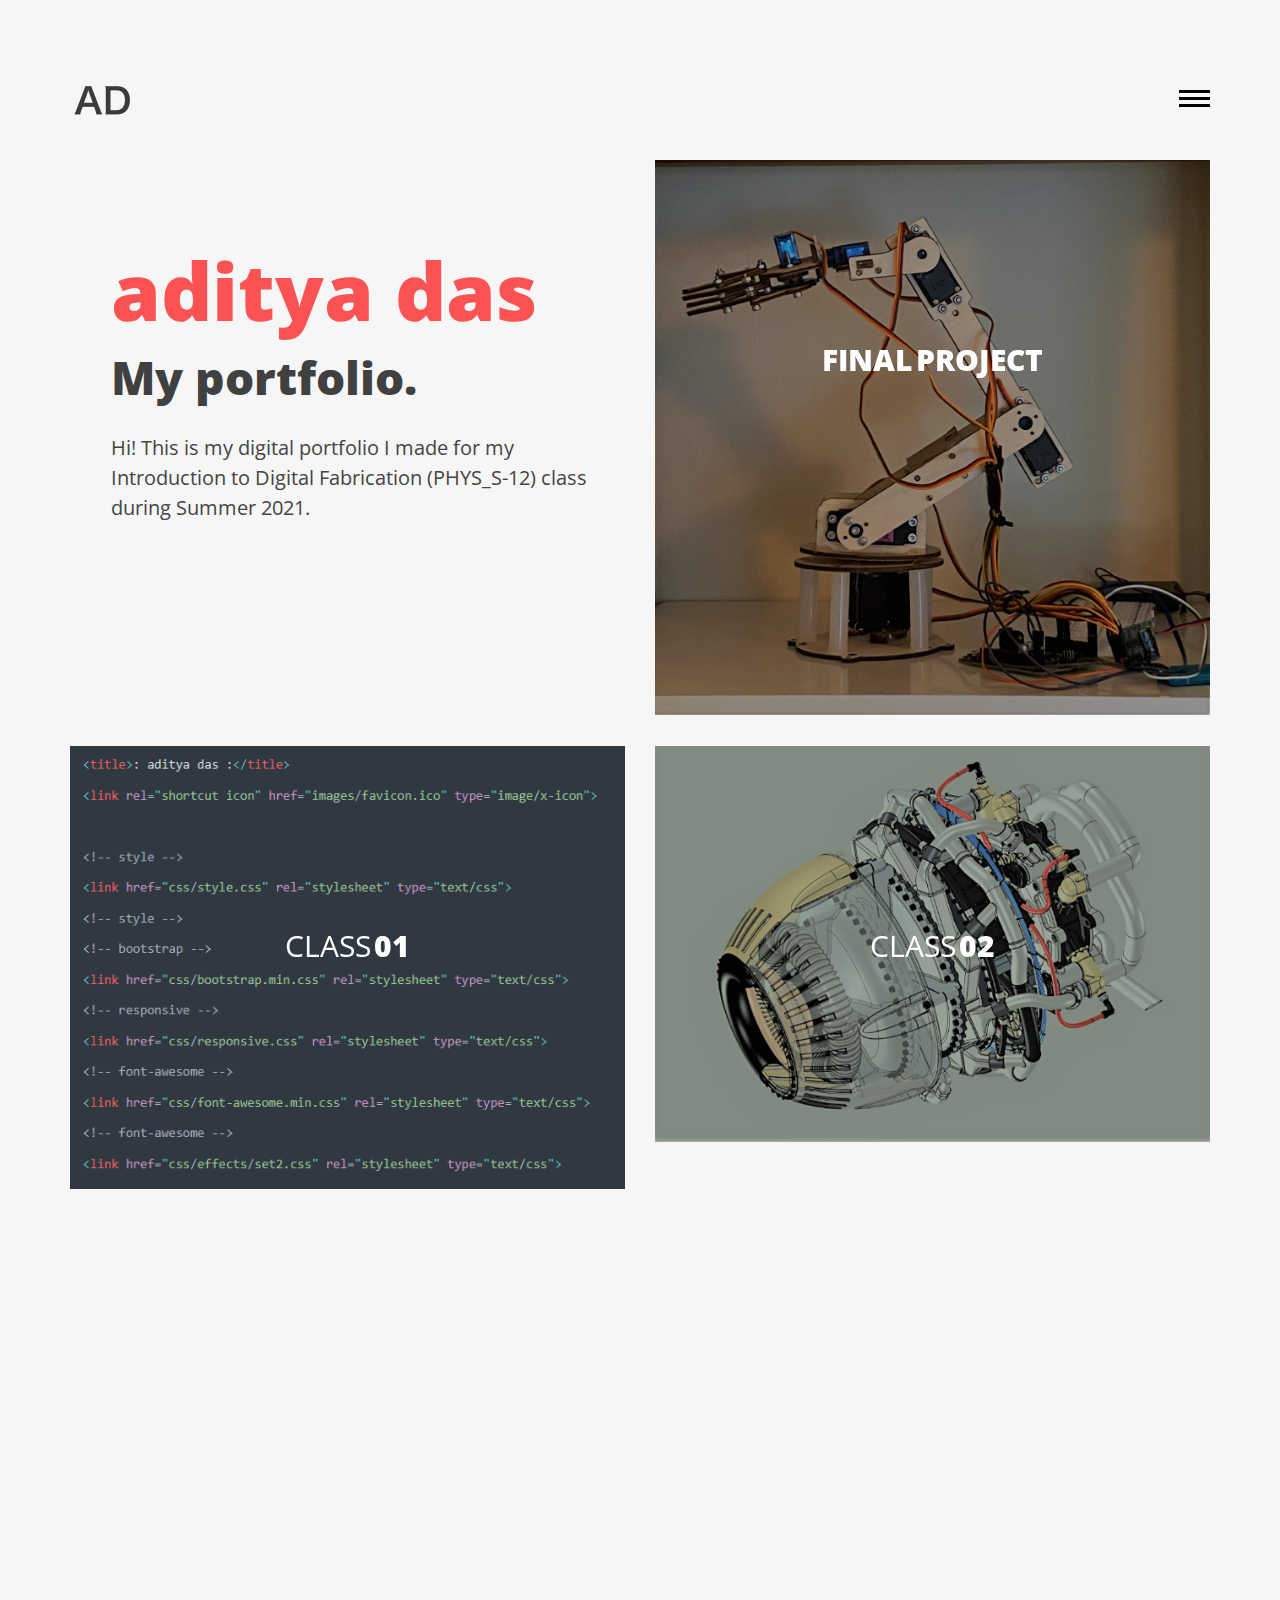
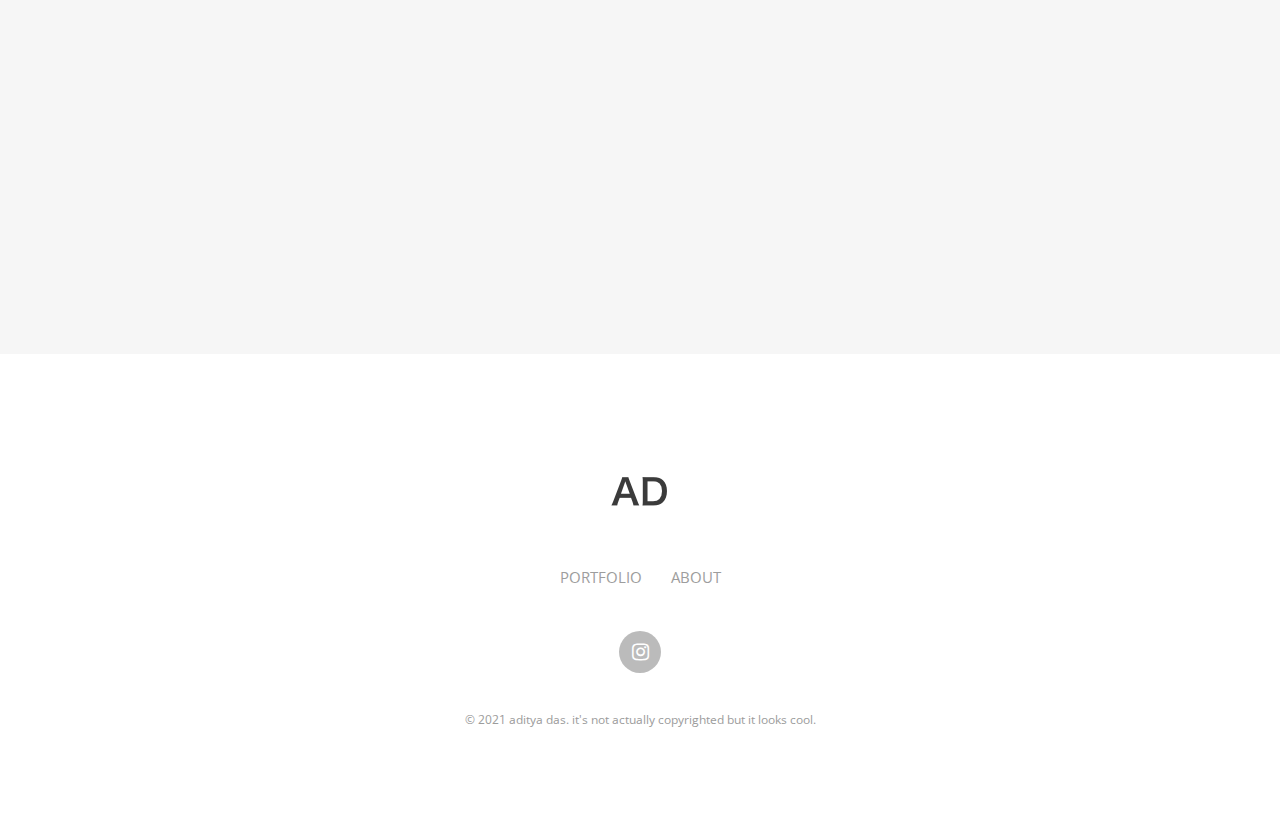
==== index.html @ e37d2129 "init" ====
<!DOCTYPE HTML>

 <html>

    <head>

    	<meta name="viewport" content="width=device-width, initial-scale=1, maximum-scale=1" />

        <meta charset="utf-8">

        <!-- Description, Keywords and Author -->

        <meta name="description" content="my summer 2021 portfolio">

        <meta name="author" content="aditya das">

        

        <title>: aditya das | portfolio :</title>

		<link rel="shortcut icon" href="images/favicon.ico" type="image/x-icon">



        <!-- style -->

        <link href="css/style.css" rel="stylesheet" type="text/css">

        <!-- style -->

        <!-- bootstrap -->

        <link href="css/bootstrap.min.css" rel="stylesheet" type="text/css">

        <!-- responsive -->

        <link href="css/responsive.css" rel="stylesheet" type="text/css">

        <!-- font-awesome -->

        <link href="css/font-awesome.min.css" rel="stylesheet" type="text/css">

        <!-- font-awesome -->

        <link href="css/effects/set2.css" rel="stylesheet" type="text/css">

        <link href="css/effects/normalize.css" rel="stylesheet" type="text/css">

        <link href="css/effects/component.css"  rel="stylesheet" type="text/css" >

	</head>



    <body>

    

    	<!-- header -->

        	<header role="header">

            	<div class="container">

                	<!-- logo -->

                    	<h1>

                        	<a href="index.html" title="aditya das"><img src="images/logo.png" title="aditya das" alt="aditya das"/></a>

                        </h1>

                    <!-- logo -->

                    <!-- nav -->

                    <nav role="header-nav" class="navy">

                        <ul>

                            <li class="nav-active"><a href="index.html" title="Work">Portfolio</a></li>

                            <li><a href="about.html" title="About">About</a></li>

                            <!-- <li><a href="blog.html" title="Blog">Blog</a></li> -->

                            <!-- <li><a href="contact.html" title="Contact">Contact</a></li> -->

                        </ul>

                    </nav>

                    <!-- nav -->

                </div>

            </header>

        <!-- header -->

        <!-- main -->

        <main role="main-home-wrapper" class="container">

        	

            <div class="row">

            

            	<section class="col-xs-12 col-sm-6 col-md-6 col-lg-6 ">

                	<article role="pge-title-content">

                    	<header>

                        	<h2><span>aditya das</span></h2>
                            <p></p>
                            <h2>My portfolio.</h2>

                        </header>

                        <p>Hi! This is my digital portfolio I made for my Introduction to Digital Fabrication (PHYS_S-12) class during Summer 2021.</p>

                    </article>

                </section>

                

                <section class="col-xs-12 col-sm-6 col-md-6 col-lg-6 grid">

                	<figure class="effect-oscar">

                    	<img src="images/home-images/final-image.jpg" alt="" class="img-responsive"/>

                        <figcaption>

                        	<h2><span>Final  Project</span></h2>

							<p>Documentation for my final project</p>

							<a href="final-project.html">View more</a>

                        </figcaption>

                    </figure>

                </section>

                

                <div class="clearfix"></div>

                

                <section class="col-xs-12 col-sm-6 col-md-6 col-lg-6 grid">

                	<ul class="grid-lod effect-2" id="grid">

                    	<li>

                        	<figure class="effect-oscar">

                            <img src="images/home-images/class-01.png" alt="class 1" class="img-responsive"/>

                            <figcaption>

                            	

                                    <h2>Class <span> 01</span></h2>

                                    <p>Introduction & Documentation</p>

                                    <a href="class-01.html">View more</a>

                                

                            </figcaption>

                        </figure>

                        </li>

                        

                        <li>

                        	<figure class="effect-oscar">

                            <img src="images/home-images/class-03.jpg" alt="class 3" class="img-responsive"/>

                            <figcaption>

                                <h2>Class <span> 03</span></h2>

                                <p>Electronics & Tools</p>

                                <a href="class-03.html">View more</a>

                            </figcaption>

                        </figure>

                        </li>

                        <li>

                        	<figure class="effect-oscar">

                            <img src="images/home-images/class-05.jpg" alt="class 5" class="img-responsive"/>

                             <figcaption>

                                <h2>Class <span> 05</span></h2>

                                    <p>programmable electronics</p>

                                <a href="class-05.html">View more</a>

                            </figcaption>

                        </figure>

                        </li>

                        <li>

                        	<figure class="effect-oscar">

                            <img src="images/home-images/class-07.jpg" alt="class 7" class="img-responsive"/>

                             <figcaption>

                                <h2>Class <span> 07</span></h2>

                                <p>Electronic Input Devices</p>

                                <a href="class-07.html">View more</a>

                            </figcaption>

                        </figure>

                        </li>

                        <li>

                        	<figure class="effect-oscar">

                            <img src="images/home-images/class-09.jpg" alt="class 9" class="img-responsive"/>

                             <figcaption>

                                <h2>Class <span> 09</span></h2>

                                    <p>Networking / IoT</p>

                                <a href="class-09.html">View more</a>

                            </figcaption>

                        </figure>

                        </li>

                        <li>

                        	<figure class="effect-oscar">

                            <img src="images/home-images/class-11.jpg" alt="class 11" class="img-responsive"/>

                             <figcaption>

                                <h2>Class <span> 11</span></h2>

                                <p>Computer Programming</p>

                                <a href="class-11.html">View more</a>

                            </figcaption>

                        </figure>

                        </li>

                    </ul>

                </section>

                

                <section class="col-xs-12 col-sm-6 col-md-6 col-lg-6 grid">

                	<ul class="grid-lod effect-2" id="grid">

                    	<li>

                        	<figure class="effect-oscar">

                            <img src="images/home-images/class-02.jpg" alt="class 2" class="img-responsive"/>

                             <figcaption>

                                <h2>Class <span> 02</span></h2>

                                <p>2D Design & Cutting</p>

                                <a href="class-02.html">View more</a>

                            </figcaption>

                        </figure>

                        </li>

                        <li>

                        	<figure class="effect-oscar">

                            <img src="images/home-images/class-04.jpg" alt="class 4" class="img-responsive"/>

                             <figcaption>

                                <h2>Class <span> 04</span></h2>

                                <p>rapid prototyping</p>

                                <a href="class-04.html">View more</a>

                            </figcaption>

                        </figure>

                        </li>

                        <li>

                        	<figure class="effect-oscar">

                            <img src="images/home-images/class-06.jpg" alt="class 6" class="img-responsive"/>

                             <figcaption>

                                <h2>Class <span> 06</span></h2>

                                <p>tbd this is just a placeholder</p>

                                <a href="class-06.html">View more</a>

                            </figcaption>

                        </figure>

                        </li>

                        <li>

                        	<figure class="effect-oscar">

                            <img src="images/home-images/class-08.jpg" alt="class 8" class="img-responsive"/>

                             <figcaption>

                                <h2>Class <span> 08</span></h2>

                                <p>Electronic Output Devices</p>

                                <a href="class-08.html">View more</a>

                            </figcaption>

                        </figure>

                        </li>

                        <li>

                        	<figure class="effect-oscar">

                            <img src="images/home-images/class-10.jpg" alt="class 10" class="img-responsive"/>

                             <figcaption>

                               <h2>Class <span> 10</span></h2>

                                <p>Machine Building</p>

                                <a href="class-10.html">View more</a>

                            </figcaption>

                        </figure>

                        </li>

                        <li>

                             <figure class="effect-oscar">

                                <img src="images/home-images/class-12.jpg" alt="class 112" class="img-responsive"/>

                                 <figcaption>

                                <h2>Class <span> 12</span></h2>

                                <p>Molding & Casting</p>

                                <a href="class-12.html">View more</a>

                            </figcaption>

                            </figure>

                        </li>

                    </ul>

                </section>

                <div class="clearfix"></div>

            </div>

        </main>

    	<!-- main -->

        <!-- footer -->

        <footer role="footer">

            <!-- logo -->

                <h1>

                    <a href="index.html" title="avana LLC"><img src="images/logo.png" title="avana LLC" alt="avana LLC"/></a>

                </h1>

            <!-- logo -->

            <!-- nav -->

            <nav role="footer-nav">

                <ul>

                    <li><a href="index.html" title="Portfolio">Portfolio</a></li>

                    <li><a href="about.html" title="About">About</a></li>

                    <!-- <li><a href="blog.html" title="Blog">Blog</a></li>

                    <li><a href="contact.html" title="Contact">Contact</a></li> -->

                </ul>

            </nav>

            <!-- nav -->

            <ul role="social-icons">

                <!-- <li><a href="#"><i class="fa fa-twitter" aria-hidden="true"></i></a></li>

                <li><a href="#"><i class="fa fa-facebook" aria-hidden="true"></i></a></li>

                <li><a href="#"><i class="fa fa-linkedin" aria-hidden="true"></i></a></li> -->

                <li><a href="https://www.instagram.com/dtyds_/"><i class="fa fa-instagram" aria-hidden="true"></i></a></li>

            </ul>

            <p class="copy-right">&copy; 2021 aditya das. it's not actually copyrighted but it looks cool.</p>

        </footer>

        <!-- footer -->

    

        <!-- jQuery (necessary for Bootstrap's JavaScript plugins) -->

        <script src="js/jquery.min.js" type="text/javascript"></script>

        <!-- custom -->

		<script src="js/nav.js" type="text/javascript"></script>

        <script src="js/custom.js" type="text/javascript"></script>

        <!-- Include all compiled plugins (below), or include individual files as needed -->

        <script src="js/bootstrap.min.js" type="text/javascript"></script>

        <script src="js/effects/masonry.pkgd.min.js"  type="text/javascript"></script>

		<script src="js/effects/imagesloaded.js"  type="text/javascript"></script>

		<script src="js/effects/classie.js"  type="text/javascript"></script>

		<script src="js/effects/AnimOnScroll.js"  type="text/javascript"></script>

        <script src="js/effects/modernizr.custom.js"></script>

        <!-- jquery.countdown -->

        <script src="js/html5shiv.js" type="text/javascript"></script>

    </body>

</html>
---- css/style.css ----
/*

	Theme Name: avana LLC

	Template URI: 

	Description: 

	Author:

	Author URI: 

	License: 

	License URI:

	Version: 1.0

	

	1. Body style

	2. Header

	3. Main

	4. Footer

	5. About

	

*/

@import url(https://fonts.googleapis.com/css?family=Open+Sans:400,300,300italic,400italic,600,600italic,700,700italic,800,800italic);

html {

	-ms-text-size-adjust: 100%;

	-webkit-text-size-adjust: 100%;

}

*, *:before, *:after {

	-webkit-box-sizing: border-box;

	-moz-box-sizing: border-box;

	box-sizing: border-box;

}

input, textarea {

	-webkit-appearance: none;

	-webkit-border-radius: 0;

}

button, html input[type="button"],/* 1 */ input[type="reset"], input[type="submit"] {

	-webkit-appearance: button;

	cursor: pointer;

 *overflow:visible;

}

body, img,.commentys-form input[type="text"],.commentys-form input[type="email"],.commentys-form input[type="url"],.commentys-form textarea {

	transition: all .2s linear;

	-o-transition: all .2s linear;

	-moz-transition: all .2s linear;

	-webkit-transition: all .2s linear;

}

html, body, div, span, object, h1, h2, h3, h4, h5, h6, p, blockquote, pre, abbr, address, cite, code, del, dfn, em, img, ins, kbd, q, samp, small, strong, sub, sup, var, b, i, dl, dt, dd, ol, ul, li, fieldset, form, label, legend, table, caption, tbody, tfoot, thead, tr, th, td, article, aside, canvas, details, figcaption, figure, footer, header, hgroup, menu, nav, section, summary, time, mark, audio, video, input, main {

	-webkit-box-sizing: border-box;

	-moz-box-sizing: border-box;

	box-sizing: border-box;

	margin: 0;

	padding: 0;

	vertical-align: baseline;

	border: 0;

	outline: 0;

}

.video-container { position: relative; padding-bottom: 56.25%; padding-top: 30px; height: 0; overflow: hidden; }

.video-container iframe, .video-container object, .video-container embed { position: absolute; top: 0; left: 0; width: 100%; height: 100%; }

article, aside, details, figcaption, figure, footer, header, hgroup, menu, nav, section, img, main {

	display: block

}

audio, canvas, video {

	display: inline-block;

 *display:inline;

 *zoom:1

}

blockquote:before, blockquote:after, q:before, q:after {

	content: '';

	content: none;

}

.clear {

	clear: both;

	line-height: 0;

	height: 0;

}

a {

	text-decoration: none;

	outline: none;

	color: #010101;

	transition-delay: 0s;

	transition-duration: 0.6s;

	transition-property: all;

	transition-timing-function: ease;

}

a:focus, img:focus, button:focus, .btn:focus {outline: none;}

::-moz-selection {background-color:#fb5353;color:#fff;text-shadow:none;}

::selection {background-color: #fb5353;color: #fff;text-shadow: none;}

@font-face {font-family: 'Open Sans', sans-serif;}

/*===== Header ===*/

header[role="header"]{ padding-top:80px; padding-bottom:39px}

header[role="header"] h1{ padding:0; margin:0}

header[role="header"] h1 > a{ max-width:66px; display:block; float:left}

header[role="header"] nav{ padding-top:10px;transition-delay: 0s;

transition-duration: 0.6s;transition-property: all;transition-timing-function: ease;}

header[role="header"] nav ul{ display:none; position: fixed; z-index:60; text-align:center; width:100%; height:100%; top:0; left:0; right:0; background-color:rgba(255,255,255,0.8); padding:0; margin:0; padding-top:199px;}

header[role="header"] nav ul > li{ font-weight:800; font-size:42px; display:block}

header[role="header"] nav ul > li > a{ display:block; line-height:72px; color:#404040}

header[role="header"] nav ul > li:hover a,header[role="header"] nav ul > li.nav-active a{ text-decoration:none; color:#fb5353}

header[role="header"] nav #menu-button {width: 31px;font-size: 0;float: right;height: 19px;position: relative; z-index:70;

-webkit-transform: rotate(0deg);-moz-transform: rotate(0deg);-o-transform: rotate(0deg);transform: rotate(0deg);-webkit-transition: .5s ease-in-out;-moz-transition: .5s ease-in-out;-o-transition: .5s ease-in-out;transition: .5s ease-in-out;cursor: pointer;}

header[role="header"] nav #menu-button span {display: block;position: absolute;z-index: 60;height: 3px;

width: 100%;background: #111111;opacity: 1;left: 0;

-webkit-transform: rotate(0deg);-moz-transform: rotate(0deg);-o-transform: rotate(0deg);

transform: rotate(0deg);-webkit-transition: .25s ease-in-out;-moz-transition: .25s ease-in-out;-o-transition: .25s ease-in-out;transition: .25s ease-in-out;}

header[role="header"] nav #menu-button span {background: #010101;}

header[role="header"] nav #menu-button span:nth-child(1) {top:0px;}

header[role="header"] nav #menu-button span:nth-child(2) {top:7px;}

header[role="header"] nav #menu-button span:nth-child(3) {top:14px;}

header[role="header"] nav #menu-button.open span:nth-child(1) {top: 10px;

-webkit-transform: rotate(135deg);-moz-transform: rotate(135deg);-o-transform: rotate(135deg);transform: rotate(135deg);}

header[role="header"] nav #menu-button.open span:nth-child(2) {opacity: 0;left: -60px;}

header[role="header"] nav #menu-button.open span:nth-child(3) {top: 10px;

-webkit-transform: rotate(-135deg);-moz-transform: rotate(-135deg);-o-transform: rotate(-135deg);transform: rotate(-135deg);}

/*===== main ===*/

main[role="main-home-wrapper"],main[role="main-inner-wrapper"] { padding-bottom:90px}

main[role="main-home-wrapper"] article[role="pge-title-content"],main[role="main-inner-wrapper"] article[role="pge-title-content"]{ padding-left:41px}

main[role="main-home-wrapper"] article[role="pge-title-content"] header,main[role="main-inner-wrapper"] article[role="pge-title-content"] header{ padding-bottom:19px; padding-top:83px}

main[role="main-home-wrapper"] article[role="pge-title-content"] header h2,main[role="main-inner-wrapper"] article[role="pge-title-content"] header h2{ font-size:46px; line-height:53px; color:#404040; font-weight:800}

main[role="main-home-wrapper"] article[role="pge-title-content"] header h2 span,main[role="main-inner-wrapper"] article[role="pge-title-content"] header h2 span{ display:block; font-size:80px; color:#fb5353; padding-bottom:15px}

main[role="main-home-wrapper"] article[role="pge-title-content"] p,main[role="main-inner-wrapper"] article[role="pge-title-content"] p{ font-size:20px; line-height:30px; color:#454545}

/*===== footer ===*/

footer[role="footer"]{ background-color:#FFF; padding-top:100px; padding-bottom:77px}

footer[role="footer"] > h1 a{ margin:0 auto; display:block; max-width:66px;}

footer[role="footer"] nav{ padding-top:37px; padding-bottom:43px}

footer[role="footer"] nav > ul{ text-align:center; padding:0; margin:0}

footer[role="footer"] nav > ul > li{ display: inline-block; text-transform:uppercase; font-size:15px; margin:0 13px}

footer[role="footer"] nav > ul > li > a{ color:#9d9d9d}

footer[role="footer"] nav > ul > li:hover a{ text-decoration:none; color:#fb5353}

footer[role="footer"] ul[role="social-icons"]{ padding:0; margin:0; text-align:center; padding-bottom:40px;}

footer[role="footer"] ul[role="social-icons"] > li{ display: inline-block; margin:0 6.5px}

footer[role="footer"] ul[role="social-icons"] > li > a{ display:block; width:42px; height:42px; background-color:#bbbbbb; color:#FFF; line-height:42px; font-size:20px; border-radius:100%; text-align:center}

footer[role="footer"] ul[role="social-icons"] > li:hover a{ background-color:#fb5353}

footer[role="footer"] .copy-right{ text-align:center; display:block; font-size:12px; line-height:13px; color:#9c9c9c}

/*===== About ===*/

main[role="main-inner-wrapper"] .about-content{ background-color:#404040; padding-top:57px; padding-left:70px; padding-right:67px; padding-bottom:58px}

main[role="main-inner-wrapper"] .about-content p{ font-size:17px; line-height:30px; color:#FFF; padding-bottom:20px}

main[role="main-inner-wrapper"] .thumbnails-pan{ padding-top:30px}

main[role="main-inner-wrapper"] .thumbnails-pan section figure{ background-color:#FFF; position:relative; overflow:hidden; cursor:pointer}

main[role="main-inner-wrapper"] .thumbnails-pan section figure,main[role="main-inner-wrapper"] .thumbnails-pan section figure, img,main[role="main-inner-wrapper"] .thumbnails-pan section figure figcaption,section.blog-content figure,section.blog-content figure img,section.blog-content  article{transition-delay: 0s;transition-duration: 0.6s;transition-property: all;transition-timing-function: ease;}

main[role="main-inner-wrapper"] .thumbnails-pan section figure figcaption{ position:absolute; bottom:-50%; left:0; right:0; background-color:#fb5353; margin:0 69px; text-align:center; color:#FFF; padding-top:16px; padding-bottom:27px}

main[role="main-inner-wrapper"] .thumbnails-pan section figure figcaption h3{ font-size:21px; line-height:22px; font-weight:300}

main[role="main-inner-wrapper"] .thumbnails-pan section figure figcaption h5{ text-transform:uppercase; font-size:12px; line-height:14px; font-weight:bold}

main[role="main-inner-wrapper"] .thumbnails-pan section figure:hover,section.blog-content:hover article{ background-color:#fb5353; color:#FFF}

main[role="main-inner-wrapper"] .thumbnails-pan section figure:hover img,section.blog-content:hover figure img{-webkit-transform: scale3d(1.08,1.08,2);transform: scale3d(1.08,1.08,2); opacity:0.5}

main[role="main-inner-wrapper"] .thumbnails-pan section figure:hover figcaption{ bottom:0;}

/*===== Blog ===*/

article[role="pge-title-content"].blog-header{ padding-bottom:218px}

section.blog-content{ margin-bottom:29px}

section.blog-content figure{ overflow:hidden; position:relative;background-color: rgba(255,255,255,0.4); cursor:pointer}

section.blog-content figure .post-date{ text-align:center; color:#FFF; font-weight:800; font-size:14px; line-height:18px; text-transform:uppercase; display:block; background-color:#fb5353; width:130px; height:130px; position:absolute; left:0; top:0; padding-top:41px; z-index:50}

section.blog-content figure .post-date span{ font-size:50px; line-height:35px; display:block}

section.blog-content  article{ font-size:21px; line-height:30px; color:#FFF;  font-weight:800; color:#343434; padding-left:42px; padding-top:33px; padding-bottom:31px;}

section.blog-content:hover figure img{ opacity:0.5}

/*===== Contact ===*/

article[role="pge-title-content"].contact-header{ padding-bottom:218px}

article[role="pge-title-content"].contact-header p a{ color:#343434; padding-right:34px}

article[role="pge-title-content"].contact-header p a:hover{color:#fb5353; text-decoration:none}

.demo-wrapper {width: 100%;margin: 0 auto;height:499px;}

#surabaya {width: 100%;height: 100%;}

.error_message{ color:#e84d49}

#success_page h3,#success_page p{color:#60ca6f }

.contat-from-wrapper{ padding:0 69px; margin-top:108px}

.contat-from-wrapper input[type="text"],.contat-from-wrapper input[type="email"],.contat-from-wrapper textarea{ width:100%; display:block; outline:none; border-bottom:1px solid #bbbbbb; background-color:inherit; color:#404040; font-size:21px; line-height:23px; padding-bottom:24px}

.contat-from-wrapper input[type="text"]:focus,.contat-from-wrapper input[type="email"]:focus,.contat-from-wrapper textarea:focus{ border-bottom-color:#9f9e9e}

.contat-from-wrapper form ::-webkit-input-placeholder { color:#404040; }

.contat-from-wrapper form ::-moz-placeholder { color:#404040; } /* firefox 19+ */

.contat-from-wrapper form :-ms-input-placeholder { color:#404040; } /* ie */

.contat-from-wrapper form input:-moz-placeholder { color:#404040; }

.contat-from-wrapper textarea{ border-bottom:1px solid #bbbbbb; border-left:none; border-right:none; border-top:none; height:77px; margin-top:56px}

.contat-from-wrapper input[type="submit"]{ display:block; border:none; outline:none; width:200px; line-height:60px; text-transform:uppercase; font-size:21px; color:#FFF; font-weight:800; letter-spacing:2px; background-color:#e84d49; margin:41px auto; margin-bottom:0}

.contat-from-wrapper input[type="submit"]:hover{background-color:#f8524e}

/*== Work Details ==*/

.work-details,.blog-details{ padding:0 69px; margin-top:73px}

.work-details header h2{ color:#343434; font-size:36px; font-weight:800}

.work-details header h2 span{ display:inline-block; color:#fb5353; font-size:18px;font-weight:800;padding-top:3px}

.work-details header a{ display:inline-block; color:#fb5353; font-size:18px;font-weight:800;padding-top:3px}

.work-details header a i{ color:#0d0d0d; padding-left:10px}

.work-details header a:hover{ color:#0d0d0d; text-decoration:none}

.work-details header a:hover i{ color:#fb5353}

.work-details p{ font-size:16px; color:#666666; line-height:30px; margin-bottom:20px; font-weight:300}

.work-details p strong{ font-weight:800}

.work-images{ margin-top:46px}

.work-images li{ margin-bottom:50px}

/*== Blog Details ==*/

.bog-header { padding-bottom:62px}

.bog-header h3,.comments-pan h3,.commentys-form h4{ color:#404040;font-weight:800; padding-bottom:24px; display:block}

.bog-header h3 span{ color:#fb5353}

.bog-header h2{ font-size:36px; font-weight:normal}

.blog-details .enter-content{ margin-top:62px}

.blog-details .enter-content p{ font-size:16px; line-height:30px; font-weight:300; margin-bottom:23px}

.comments-pan{border-top:2px solid #dedede; padding-top:15px}

.comments-pan h3{border-bottom:2px solid #dedede; padding-bottom:34px; margin-bottom:52px}

.comments-reply,.reply-pan{ padding:0; margin:0; list-style:none}

.comments-reply li{ display:block; border-bottom:2px solid #dedede; overflow:hidden; padding-bottom:51px; margin-bottom:39px}

.comments-reply li figure{ float:left; width:70px; background-color:#000}

.comments-reply li section{ float:left; padding-left:30px; font-size:16px; line-height:30px; font-weight:300; color:#343434;width: 92%;}

.comments-reply li section .date-pan{ font-size:14px; line-height:18px; padding-bottom:25px}

.comments-reply li section h4{font-weight:800; color:#404040; font-size:21px; margin-bottom:6px; margin-top:0}

.comments-reply li section h4 a{ font-size:16px; color:#fb5353;font-weight:400; display:inline-block; padding-left:20px}

.reply-pan{ clear:both; display:block; margin-left:100px;padding-top:39px }

.reply-pan li{ border-bottom:none;border-top:2px solid #dedede; padding-bottom:0; margin-bottom:0;padding-top:38px;}

.commentys-form h4{ font-size:24px}

.commentys-form form{ margin-top:30px}

.commentys-form input[type="text"],.commentys-form input[type="email"],.commentys-form input[type="url"],.commentys-form textarea{ font-size:21px; line-height:22px; color:#404040; padding-bottom:26px; border-bottom:2px solid #bbbbbb; width:100%; display:block; border-left:none; border-right:none; border-top:none; background-color:transparent; outline:none}

.commentys-form textarea{ margin-top:57px}

.commentys-form input[type="text"]:focus,.commentys-form input[type="email"]:focus,.commentys-form input[type="url"]:focus,.commentys-form textarea:focus{ border-bottom-color:#000}

.commentys-form input[type="button"]{ padding:0 36px; text-transform:uppercase; display:inline-block; font-size:21px; line-height:60px; color:#FFF; font-weight: bold; text-align:center; border:none; outline:none; background-color:#fb5353; margin-top:50px}

.commentys-form input[type="button"]:hover{ background-color:#ff5c5c}
---- css/responsive.css ----
/* md */
@media (min-width: 992px) and (max-width: 1199px) {
	.comments-reply li section{ width:88%}
}
/* sm */
@media (min-width: 768px) and (max-width: 991px) {
	header[role="header"]{ padding:8% 0;}
	header[role="header"] nav ul{ padding-top:10%}
	main[role="main-home-wrapper"] article[role="pge-title-content"],main[role="main-inner-wrapper"] article[role="pge-title-content"]{ padding-left:0}
	main[role="main-home-wrapper"] article[role="pge-title-content"] header,main[role="main-inner-wrapper"] article[role="pge-title-content"] header{ padding-top:0}
	main[role="main-home-wrapper"] article[role="pge-title-content"] header h2,main[role="main-inner-wrapper"] article[role="pge-title-content"] header h2{ font-size:34px}
	main[role="main-home-wrapper"] article p br{ display:none}
	footer[role="footer"]{ padding:30px 0}
	footer[role="footer"] nav{ padding:15px 0}
	main[role="main-inner-wrapper"] .about-content{ padding:5%}
	main[role="main-inner-wrapper"] .thumbnails-pan section figure figcaption{ margin:0 10%}
	section.blog-content figure .post-date{ padding-top:20px; height:100px; width:100px}
	article.contact-header[role="pge-title-content"] p a{padding-right:10px}
	.contat-from-wrapper{ margin-top:10px; padding:0 15px}
	.grid-lod li{ width:100% !important; position:static !important; display:inline-block}
	.grid-lod li img{ width:100%}
	.work-details,.blog-details{ padding:0; margin-top:0}
	.comments-reply li section{ width:88%}
}
/* xs */
@media (max-width: 767px) {
	header[role="header"]{ padding:8% 0;}
	header[role="header"] nav ul{ padding-top:10%}
	header[role="header"] nav ul > li{ font-size:30px}
	header[role="header"] nav ul > li > a{ line-height:55px}
	main[role="main-home-wrapper"] article[role="pge-title-content"],main[role="main-inner-wrapper"] article[role="pge-title-content"]{ padding-left:0}
	main[role="main-home-wrapper"] article[role="pge-title-content"] header,main[role="main-inner-wrapper"] article[role="pge-title-content"] header{ padding-top:10px}
	main[role="main-home-wrapper"] article[role="pge-title-content"] header h2,main[role="main-inner-wrapper"] article[role="pge-title-content"] header h2{ font-size:47px}
	main[role="main-home-wrapper"] article[role="pge-title-content"] header h2 span, main[role="main-inner-wrapper"] article[role="pge-title-content"] header h2 span{ font-size:60px;}
	main[role="main-home-wrapper"] article{ padding-bottom:30px}
	main[role="main-home-wrapper"] article p br{ display:none}
	footer[role="footer"]{ padding:40px 0}
	footer[role="footer"] nav{ padding:15px 0}
	main[role="main-inner-wrapper"] .about-content{ padding:5%}
	main[role="main-inner-wrapper"] .thumbnails-pan section figure{ margin-bottom:20px}
	article[role="pge-title-content"].blog-header,article[role="pge-title-content"].contact-header{ padding-bottom:30px}
	section.blog-content figure .post-date{ padding-top:20px; height:100px; width:100px}
	section.blog-content article{ padding:2% 5%; font-size:18px; line-height:24px;font-family: 'proxima_nova_cn_rgregular';}
	article.contact-header[role="pge-title-content"] p a{ font-size:18px; padding-right:10px}
	.contat-from-wrapper{ margin-top:10px; padding:0 15px}
	.contat-from-wrapper input[type="text"], .contat-from-wrapper input[type="email"]{ margin-bottom:20px}
	.contat-from-wrapper textarea{ margin-top:0}
	.work-details,.blog-details{ padding:0; margin-top:0}
	.work-images{ margin-top:0}
	.work-images li{ margin-bottom:0; width:100%}
	.work-images li figcaption h2{ font-size:18px;}
	.grid-lod li{ width:100% !important; position:static !important}
	.bog-header h3, .comments-pan h3, .commentys-form h4{ padding-bottom:0}
	.bog-header h2{ font-size:18px; line-height:26px}
	.bog-header{ padding-bottom:20px}
	.blog-details .enter-content{ margin-top:10px}
	.blog-details .enter-content p,.comments-reply li section{ font-size:14px; line-height:26px}
	.comments-pan h3{ padding-bottom:20px; margin-top:0}
	.comments-reply li section{ float:none; width:auto; padding-left:0}
	.comments-reply li figure{ margin-right:20px}
	.reply-pan{ margin-left:20px}
	.commentys-form input[type="text"], .commentys-form input[type="email"], .commentys-form input[type="url"], .commentys-form textarea{ margin-bottom:20px}
	.commentys-form textarea{ margin-top:0; margin-bottom:0}
	
}
---- css/effects/set2.css ----
.grid {

	position: relative;

	list-style: none; overflow:hidden; 

	text-align: center;

}



/* Common style */

.grid figure {

	position: relative;margin-bottom:31px;

	overflow: hidden;

	min-width: 100%;

	max-width: 100%;

	width:100%;

	height: 100%; min-height:100%;

	background: #3085a3;

	text-align: center;

	cursor: pointer;

}



.grid figure img {

	position: relative;

	display: block;

	min-height: 100%;

	max-width: 100%;

	opacity: 0.8;

}



.grid figure figcaption {

	padding:0;

	color: #fff;

	text-transform: uppercase;

	font-size: 1.25em;

	-webkit-backface-visibility: hidden;

	backface-visibility: hidden;

	line-height:100%;

}

.grid figure figcaption header a{}

.grid figure figcaption::before,

.grid figure figcaption::after {

	pointer-events: none;

}



.grid figure figcaption,

.grid figure figcaption > a {

	position: absolute;

	top: 0;

	left: 0;

	width: 100%;

	height: 100%;

}



/* Anchor will cover the whole item by default */

/* For some effects it will show as a button */

.grid figure figcaption > a {

	z-index: 1000;

	text-indent: 200%;

	white-space: nowrap;

	font-size: 0;

	opacity: 0;

}



.grid figure h2 {

	word-spacing: -0.15em;

	font-weight:400; color:#FFF;

}



.grid figure h2 span {

	font-weight: 800;

}



.grid figure h2,

.grid figure p {

	margin: 0;

}



.grid figure p {

	letter-spacing: 1px;

	font-size:16px; line-height:22px;

}





/* Individual effects */




/*---------------*/

/***** Oscar *****/

/*---------------*/



figure.effect-oscar {

	/*background: -webkit-linear-gradient(45deg, #22682a 0%, #9b4a1b 40%, #3a342a 100%);

	background: linear-gradient(45deg, #22682a 0%,#9b4a1b 40%,#3a342a 100%);*/

	background-color:#fb5353;

}



figure.effect-oscar img {

	opacity: 1;

	-webkit-transition: opacity 0.35s;

	transition: opacity 0.35s;

}



figure.effect-oscar figcaption {

	padding: 4em;

	background-color: rgba(58,52,42,0);

	-webkit-transition: background-color 0.35s;

	transition: background-color 0.35s;

}



figure.effect-oscar figcaption::before {

	position: absolute;

	top: 30px;

	right: 30px;

	bottom: 30px;

	left: 30px;

	border: 1px solid #fff;

	content: '';

}



figure.effect-oscar h2 {

font-weight:400;	margin: 20% 0 10px 0;

	-webkit-transition: -webkit-transform 0.35s;

	transition: transform 0.35s;

	-webkit-transform: translate3d(0,100%,0);

	transform: translate3d(0,100%,0);

}

figure.effect-oscar h2 span{

	font-weight:800

}

figure.effect-oscar figcaption::before,

figure.effect-oscar p {

	font-weight:400;

	opacity: 0;

	-webkit-transition: opacity 0.35s, -webkit-transform 0.35s;

	transition: opacity 0.35s, transform 0.35s;

	-webkit-transform: scale(0);

	transform: scale(0);

}



figure.effect-oscar:hover h2 {

	-webkit-transform: translate3d(0,0,0);

	transform: translate3d(0,0,0);

}



figure.effect-oscar:hover figcaption::before,

figure.effect-oscar:hover p {

	opacity: 1;

	-webkit-transform: scale(1);

	transform: scale(1);

}



figure.effect-oscar:hover figcaption {

	background-color: rgba(58,52,42,0);

}



figure.effect-oscar:hover img {

	opacity: 0.4;

}



@media screen and (max-width: 50em) {

	.content {

		padding: 0 10px;

		text-align: center;

	}

	.grid figure {

		display: inline-block;

		float: none;

		margin: 10px auto;

		width: 100%;

	}

}

@media (min-width: 768px) and (max-width: 991px) {

	figure.effect-oscar figcaption::before{ left:10px; right:10px; top:10px; bottom:10px;}

	figure.effect-oscar figcaption{ padding:0em}

	figure.effect-oscar h2{ font-size:20px;}

	figure.effect-oscar p{ font-size:13px;  padding:2%; display:block; width:90%; margin:0 auto;}

}



@media (max-width: 767px) {

	figure.effect-oscar figcaption::before{ left:10px; right:10px; top:10px; bottom:10px;}

	figure.effect-oscar figcaption{ padding:0em}

	figure.effect-oscar h2{ font-size:15px;}

	figure.effect-oscar p{ font-size:13px;  padding:2%; display:block; width:90%; margin:0 auto;}

}
---- css/effects/component.css ----
.grid-lod {
	/*max-width: 69em;
	list-style: none;
	margin: 30px auto;
	padding: 0;*/
}

.grid-lod li {
	display: block;
/*	float: left;
	padding: 7px;
	width: 33%;*/
	opacity: 0;
}

.grid-lod li.shown,
.no-js .grid-lod li,
.no-cssanimations .grid-lod li {
	opacity: 1;
}

.grid-lod li a,
.grid-lod li img {
	outline: none;
	border: none;
	display: block;
	max-width: 100%;
}

/* Effect 1: opacity */
.grid-lod.effect-1 li.animate {
	-webkit-animation: fadeIn 0.65s ease forwards;
	animation: fadeIn 0.65s ease forwards;
}

@-webkit-keyframes fadeIn {
	0% { }
	100% { opacity: 1; }
}

@keyframes fadeIn {
	0% { }
	100% { opacity: 1; }
}

/* Effect 2: Move Up */
.grid-lod.effect-2 li.animate {
	-webkit-transform: translateY(200px);
	transform: translateY(200px);
	-webkit-animation: moveUp 0.65s ease forwards;
	animation: moveUp 0.65s ease forwards;
}

@-webkit-keyframes moveUp {
	0% { }
	100% { -webkit-transform: translateY(0); opacity: 1; }
}

@keyframes moveUp {
	0% { }
	100% { -webkit-transform: translateY(0); transform: translateY(0); opacity: 1; }
}

/* Effect 3: Scale up */
.grid-lod.effect-3 li.animate {
	-webkit-transform: scale(0.6);
	transform: scale(0.6);
	-webkit-animation: scaleUp 0.65s ease-in-out forwards;
	animation: scaleUp 0.65s ease-in-out forwards;
}

@-webkit-keyframes scaleUp {
	0% { }
	100% { -webkit-transform: scale(1); opacity: 1; }
}

@keyframes scaleUp {
	0% { }
	100% { -webkit-transform: scale(1); transform: scale(1); opacity: 1; }
}

/* Effect 4: fall perspective */
.grid-lod.effect-4 {
	-webkit-perspective: 1300px;
	perspective: 1300px;
}

.grid-lod.effect-4 li.animate {
	-webkit-transform-style: preserve-3d;
	transform-style: preserve-3d;
	-webkit-transform: translateZ(400px) translateY(300px) rotateX(-90deg);
	transform: translateZ(400px) translateY(300px) rotateX(-90deg);
	-webkit-animation: fallPerspective .8s ease-in-out forwards;
	animation: fallPerspective .8s ease-in-out forwards;
}

@-webkit-keyframes fallPerspective {
	0% { }
	100% { -webkit-transform: translateZ(0px) translateY(0px) rotateX(0deg); opacity: 1; }
}

@keyframes fallPerspective {
	0% { }
	100% { -webkit-transform: translateZ(0px) translateY(0px) rotateX(0deg); transform: translateZ(0px) translateY(0px) rotateX(0deg); opacity: 1; }
}

/* Effect 5: fly (based on http://lab.hakim.se/scroll-effects/ by @hakimel) */
.grid-lod.effect-5 {
	-webkit-perspective: 1300px;
	perspective: 1300px;
}

.grid-lod.effect-5 li.animate {
	-webkit-transform-style: preserve-3d;
	transform-style: preserve-3d;
	-webkit-transform-origin: 50% 50% -300px;
	transform-origin: 50% 50% -300px;
	-webkit-transform: rotateX(-180deg);
	transform: rotateX(-180deg);
	-webkit-animation: fly .8s ease-in-out forwards;
	animation: fly .8s ease-in-out forwards;
}

@-webkit-keyframes fly {
	0% { }
	100% { -webkit-transform: rotateX(0deg); opacity: 1; }
}

@keyframes fly {
	0% { }
	100% { -webkit-transform: rotateX(0deg); transform: rotateX(0deg); opacity: 1; }
}

/* Effect 6: flip (based on http://lab.hakim.se/scroll-effects/ by @hakimel) */
.grid-lod.effect-6 {
	-webkit-perspective: 1300px;
	perspective: 1300px;
}

.grid-lod.effect-6 li.animate {
	-webkit-transform-style: preserve-3d;
	transform-style: preserve-3d;
	-webkit-transform-origin: 0% 0%;
	transform-origin: 0% 0%;
	-webkit-transform: rotateX(-80deg);
	transform: rotateX(-80deg);
	-webkit-animation: flip .8s ease-in-out forwards;
	animation: flip .8s ease-in-out forwards;
}

@-webkit-keyframes flip {
	0% { }
	100% { -webkit-transform: rotateX(0deg); opacity: 1; }
}

@keyframes flip {
	0% { }
	100% { -webkit-transform: rotateX(0deg); transform: rotateX(0deg); opacity: 1; }
}

/* Effect 7: helix (based on http://lab.hakim.se/scroll-effects/ by @hakimel) */
.grid-lod.effect-7 {
	-webkit-perspective: 1300px;
	perspective: 1300px;
}

.grid-lod.effect-7 li.animate {
	-webkit-transform-style: preserve-3d;
	transform-style: preserve-3d;
	-webkit-transform: rotateY(-180deg);
	transform: rotateY(-180deg);
	-webkit-animation: helix .8s ease-in-out forwards;
	animation: helix .8s ease-in-out forwards;
}

@-webkit-keyframes helix {
	0% { }
	100% { -webkit-transform: rotateY(0deg); opacity: 1; }
}

@keyframes helix {
	0% { }
	100% { -webkit-transform: rotateY(0deg); transform: rotateY(0deg); opacity: 1; }
}

/* Effect 8:  */
.grid-lod.effect-8 {
	-webkit-perspective: 1300px;
	perspective: 1300px;
}

.grid-lod.effect-8 li.animate {
	-webkit-transform-style: preserve-3d;
	transform-style: preserve-3d;
	-webkit-transform: scale(0.4);
	transform: scale(0.4);
	-webkit-animation: popUp .8s ease-in forwards;
	animation: popUp .8s ease-in forwards;
}

@-webkit-keyframes popUp {
	0% { }
	70% { -webkit-transform: scale(1.1); opacity: .8; -webkit-animation-timing-function: ease-out; }
	100% { -webkit-transform: scale(1); opacity: 1; }
}

@keyframes popUp {
	0% { }
	70% { -webkit-transform: scale(1.1); transform: scale(1.1); opacity: .8; -webkit-animation-timing-function: ease-out; animation-timing-function: ease-out; }
	100% { -webkit-transform: scale(1); transform: scale(1); opacity: 1; }
}

@media screen and (max-width: 900px) {
	.grid-lod li {
		width: 50%;
	}
}

@media screen and (max-width: 400px) {
	.grid-lod li {
		width: 100%;
	}
}
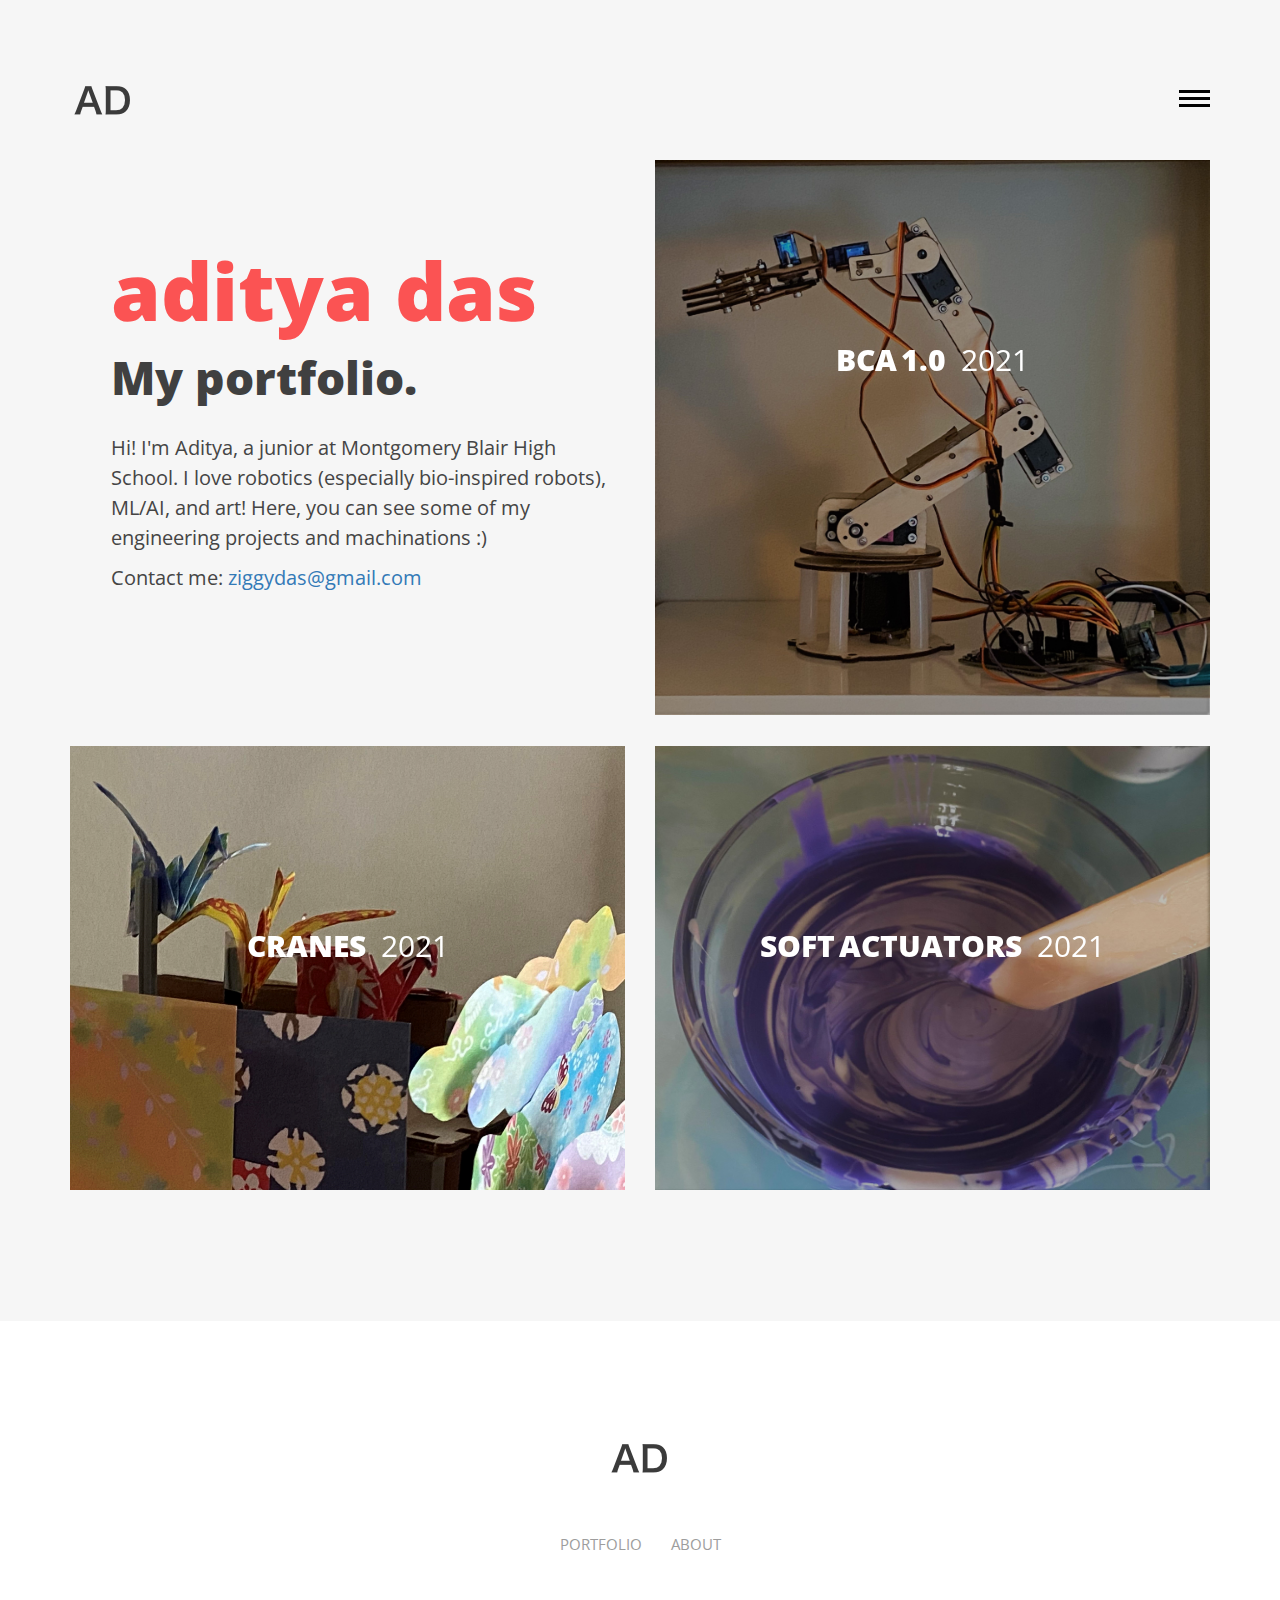
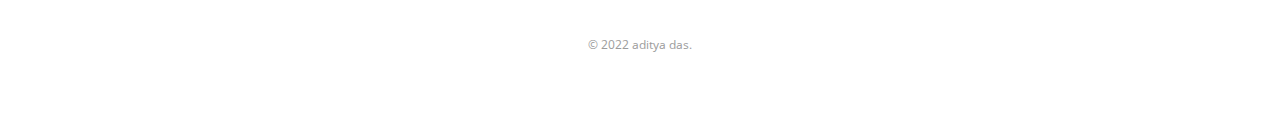
==== commit b641f41d: "v1" ====
--- a/index.html
+++ b/index.html
@@ -10,7 +10,7 @@
 
         <!-- Description, Keywords and Author -->
 
-        <meta name="description" content="my summer 2021 portfolio">
+        <meta name="description" content="my portfolio">
 
         <meta name="author" content="aditya das">
 
@@ -102,11 +102,7 @@
 
         <main role="main-home-wrapper" class="container">
 
-        	
-
             <div class="row">
-
-            
 
             	<section class="col-xs-12 col-sm-6 col-md-6 col-lg-6 ">
 
@@ -120,7 +116,9 @@
 
                         </header>
 
-                        <p>Hi! This is my digital portfolio I made for my Introduction to Digital Fabrication (PHYS_S-12) class during Summer 2021.</p>
+                        <p>Hi! I'm Aditya, a junior at Montgomery Blair High School. I love robotics (especially bio-inspired robots), ML/AI, and art! Here, you can see some of my engineering projects and machinations :)</p>
+
+                        <p>Contact me: <a href = "mailto: ziggydas@gmail.com">ziggydas@gmail.com</a></p>
 
                     </article>
 
@@ -136,9 +134,9 @@
 
                         <figcaption>
 
-                        	<h2><span>Final  Project</span></h2>
-
-							<p>Documentation for my final project</p>
+                        	<h2><span>BCA 1.0</span>&ensp;2021</h2>
+
+							<p>A bluetooth-controlled arm I made for my Digital Fabrication course at Harvard Summer School</p>
 
 							<a href="final-project.html">View more</a>
 
@@ -160,21 +158,17 @@
 
                     	<li>
 
-                        	<figure class="effect-oscar">
-
-                            <img src="images/home-images/class-01.png" alt="class 1" class="img-responsive"/>
-
-                            <figcaption>
-
-                            	
-
-                                    <h2>Class <span> 01</span></h2>
-
-                                    <p>Introduction & Documentation</p>
-
-                                    <a href="class-01.html">View more</a>
-
-                                
+                            <figure class="effect-oscar">
+
+                            <img src="images/home-images/class-05.jpg" alt="Cranes" class="img-responsive"/>
+
+                             <figcaption>
+
+                                <h2><span>Cranes</span>&ensp;2021</h2>
+
+                                <p>A kinetic sculpture with an origami flare</p>
+
+                                <a href="class-04.html">View more</a>
 
                             </figcaption>
 
@@ -182,242 +176,40 @@
 
                         </li>
 
-                        
+                    </ul>
+
+                </section>
+
+                
+
+                <section class="col-xs-12 col-sm-6 col-md-6 col-lg-6 grid">
+
+                	<ul class="grid-lod effect-2" id="grid">
 
                         <li>
 
-                        	<figure class="effect-oscar">
-
-                            <img src="images/home-images/class-03.jpg" alt="class 3" class="img-responsive"/>
-
-                            <figcaption>
-
-                                <h2>Class <span> 03</span></h2>
-
-                                <p>Electronics & Tools</p>
-
-                                <a href="class-03.html">View more</a>
+                             <figure class="effect-oscar">
+
+                                <img src="images/home-images/class-12.jpg" alt="Soft Actuators" class="img-responsive"/>
+
+                                 <figcaption>
+
+                                <h2><span>Soft Actuators</span>&ensp;2021</h2>
+
+                                <p>Soft actuator I made out of ecoflex. Improvements have been made, will be added soon!</p>
+
+                                <a href="class-12.html">View more</a>
 
                             </figcaption>
 
-                        </figure>
+                            </figure>
 
                         </li>
 
-                        <li>
-
-                        	<figure class="effect-oscar">
-
-                            <img src="images/home-images/class-05.jpg" alt="class 5" class="img-responsive"/>
-
-                             <figcaption>
-
-                                <h2>Class <span> 05</span></h2>
-
-                                    <p>programmable electronics</p>
-
-                                <a href="class-05.html">View more</a>
-
-                            </figcaption>
-
-                        </figure>
-
-                        </li>
-
-                        <li>
-
-                        	<figure class="effect-oscar">
-
-                            <img src="images/home-images/class-07.jpg" alt="class 7" class="img-responsive"/>
-
-                             <figcaption>
-
-                                <h2>Class <span> 07</span></h2>
-
-                                <p>Electronic Input Devices</p>
-
-                                <a href="class-07.html">View more</a>
-
-                            </figcaption>
-
-                        </figure>
-
-                        </li>
-
-                        <li>
-
-                        	<figure class="effect-oscar">
-
-                            <img src="images/home-images/class-09.jpg" alt="class 9" class="img-responsive"/>
-
-                             <figcaption>
-
-                                <h2>Class <span> 09</span></h2>
-
-                                    <p>Networking / IoT</p>
-
-                                <a href="class-09.html">View more</a>
-
-                            </figcaption>
-
-                        </figure>
-
-                        </li>
-
-                        <li>
-
-                        	<figure class="effect-oscar">
-
-                            <img src="images/home-images/class-11.jpg" alt="class 11" class="img-responsive"/>
-
-                             <figcaption>
-
-                                <h2>Class <span> 11</span></h2>
-
-                                <p>Computer Programming</p>
-
-                                <a href="class-11.html">View more</a>
-
-                            </figcaption>
-
-                        </figure>
-
-                        </li>
-
                     </ul>
 
                 </section>
 
-                
-
-                <section class="col-xs-12 col-sm-6 col-md-6 col-lg-6 grid">
-
-                	<ul class="grid-lod effect-2" id="grid">
-
-                    	<li>
-
-                        	<figure class="effect-oscar">
-
-                            <img src="images/home-images/class-02.jpg" alt="class 2" class="img-responsive"/>
-
-                             <figcaption>
-
-                                <h2>Class <span> 02</span></h2>
-
-                                <p>2D Design & Cutting</p>
-
-                                <a href="class-02.html">View more</a>
-
-                            </figcaption>
-
-                        </figure>
-
-                        </li>
-
-                        <li>
-
-                        	<figure class="effect-oscar">
-
-                            <img src="images/home-images/class-04.jpg" alt="class 4" class="img-responsive"/>
-
-                             <figcaption>
-
-                                <h2>Class <span> 04</span></h2>
-
-                                <p>rapid prototyping</p>
-
-                                <a href="class-04.html">View more</a>
-
-                            </figcaption>
-
-                        </figure>
-
-                        </li>
-
-                        <li>
-
-                        	<figure class="effect-oscar">
-
-                            <img src="images/home-images/class-06.jpg" alt="class 6" class="img-responsive"/>
-
-                             <figcaption>
-
-                                <h2>Class <span> 06</span></h2>
-
-                                <p>tbd this is just a placeholder</p>
-
-                                <a href="class-06.html">View more</a>
-
-                            </figcaption>
-
-                        </figure>
-
-                        </li>
-
-                        <li>
-
-                        	<figure class="effect-oscar">
-
-                            <img src="images/home-images/class-08.jpg" alt="class 8" class="img-responsive"/>
-
-                             <figcaption>
-
-                                <h2>Class <span> 08</span></h2>
-
-                                <p>Electronic Output Devices</p>
-
-                                <a href="class-08.html">View more</a>
-
-                            </figcaption>
-
-                        </figure>
-
-                        </li>
-
-                        <li>
-
-                        	<figure class="effect-oscar">
-
-                            <img src="images/home-images/class-10.jpg" alt="class 10" class="img-responsive"/>
-
-                             <figcaption>
-
-                               <h2>Class <span> 10</span></h2>
-
-                                <p>Machine Building</p>
-
-                                <a href="class-10.html">View more</a>
-
-                            </figcaption>
-
-                        </figure>
-
-                        </li>
-
-                        <li>
-
-                             <figure class="effect-oscar">
-
-                                <img src="images/home-images/class-12.jpg" alt="class 112" class="img-responsive"/>
-
-                                 <figcaption>
-
-                                <h2>Class <span> 12</span></h2>
-
-                                <p>Molding & Casting</p>
-
-                                <a href="class-12.html">View more</a>
-
-                            </figcaption>
-
-                            </figure>
-
-                        </li>
-
-                    </ul>
-
-                </section>
-
                 <div class="clearfix"></div>
 
             </div>
@@ -466,13 +258,13 @@
 
                 <li><a href="#"><i class="fa fa-facebook" aria-hidden="true"></i></a></li>
 
-                <li><a href="#"><i class="fa fa-linkedin" aria-hidden="true"></i></a></li> -->
-
-                <li><a href="https://www.instagram.com/dtyds_/"><i class="fa fa-instagram" aria-hidden="true"></i></a></li>
+                <li><a href="#"><i class="fa fa-linkedin" aria-hidden="true"></i></a></li> 
+
+                <li><a href="https://www.instagram.com/dtyds_/"><i class="fa fa-instagram" aria-hidden="true"></i></a></li>-->
 
             </ul>
 
-            <p class="copy-right">&copy; 2021 aditya das. it's not actually copyrighted but it looks cool.</p>
+            <p class="copy-right">&copy; 2022 aditya das.</p>
 
         </footer>
 
